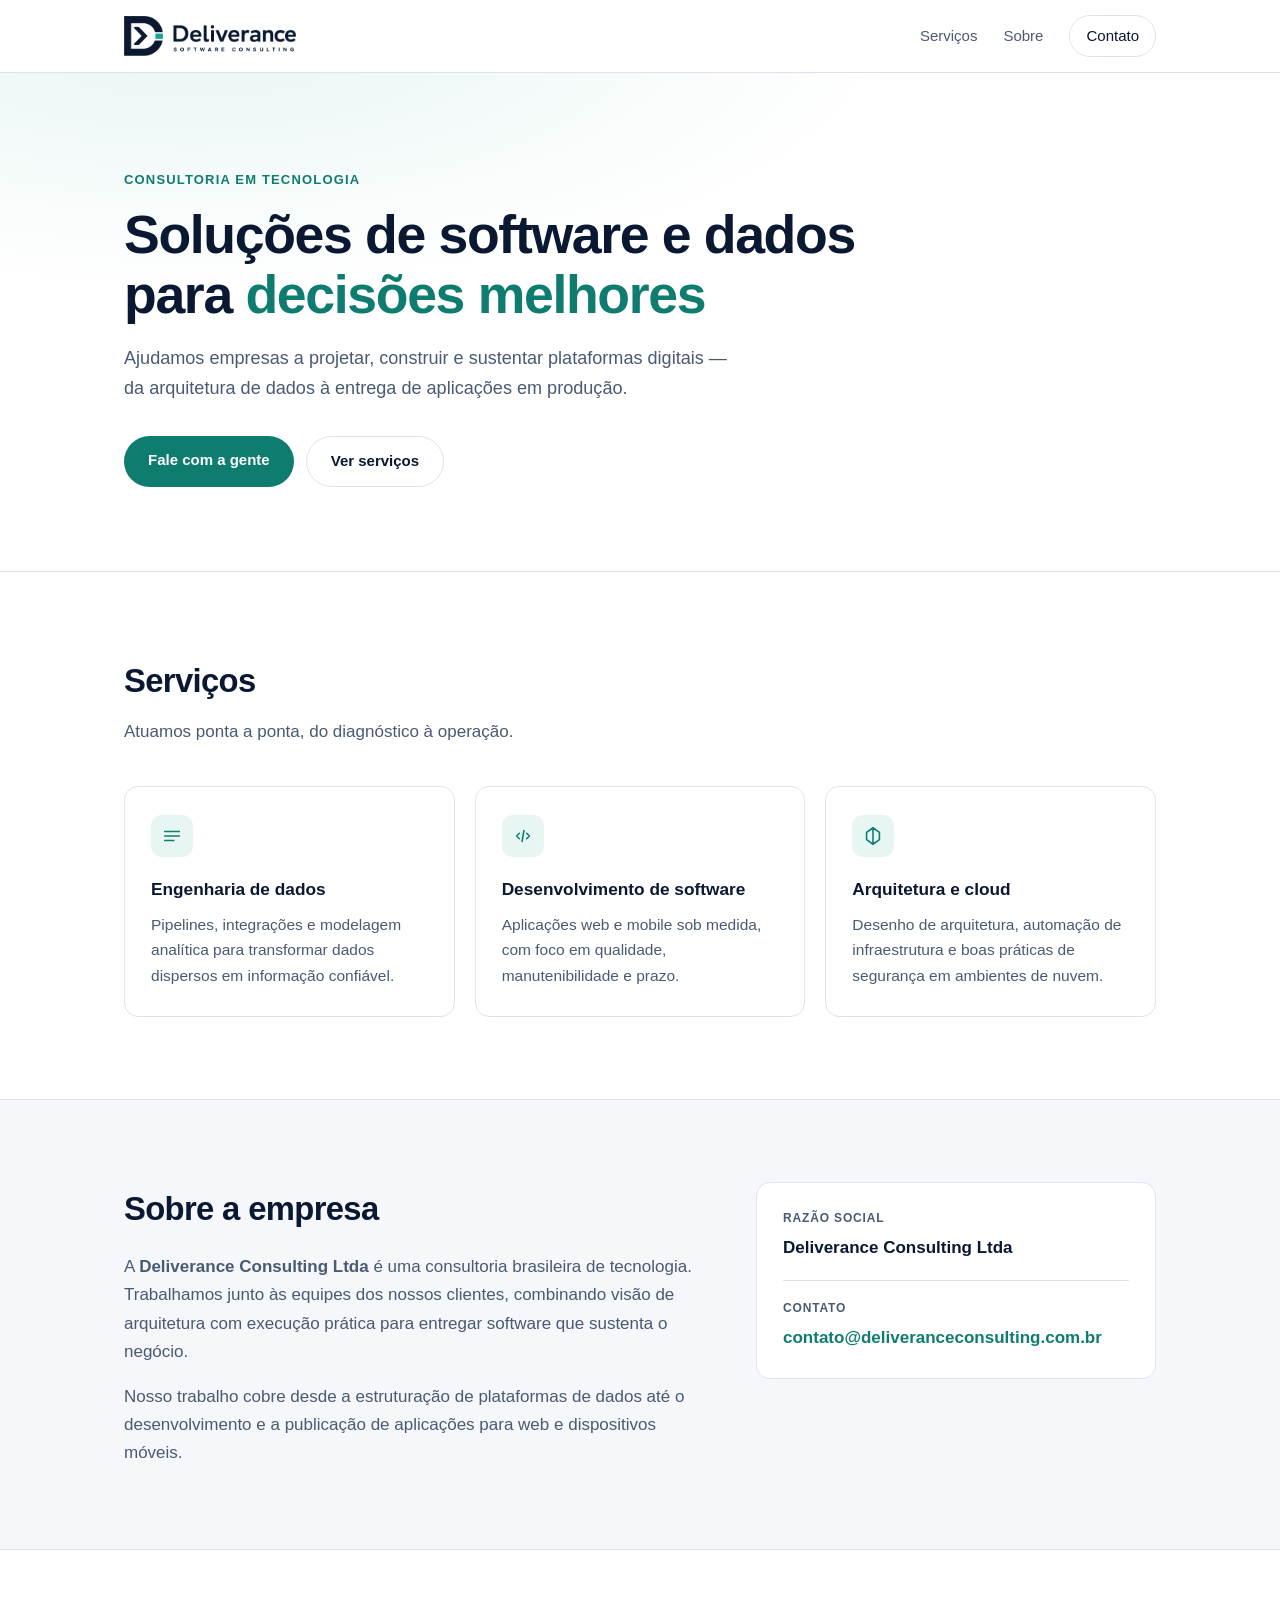
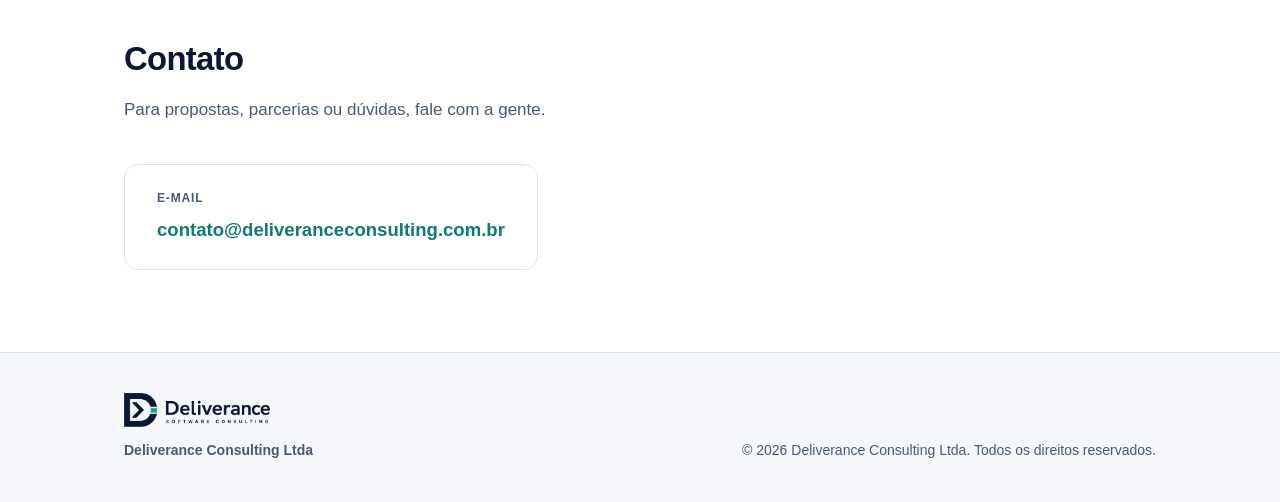
==== index.html @ 6e4a3b61 "Site institucional da Deliverance Consulting Página estática com a identidade visual da empresa.  Co" ====
<!DOCTYPE html>
<html lang="pt-BR">
  <head>
    <meta charset="UTF-8" />
    <meta name="viewport" content="width=device-width, initial-scale=1.0" />
    <title>Deliverance Consulting — Consultoria em Tecnologia e Dados</title>
    <meta
      name="description"
      content="Deliverance Consulting Ltda — consultoria em tecnologia, engenharia de dados e desenvolvimento de software."
    />
    <link rel="stylesheet" href="styles.css" />
    <link rel="icon" type="image/png" href="assets/favicon.png" />
    <link rel="apple-touch-icon" href="assets/apple-touch-icon.png" />
    <meta name="theme-color" content="#0a1832" />

    <meta property="og:type" content="website" />
    <meta property="og:site_name" content="Deliverance Software Consulting" />
    <meta
      property="og:title"
      content="Deliverance Consulting — Consultoria em Tecnologia e Dados"
    />
    <meta
      property="og:description"
      content="Consultoria em tecnologia, engenharia de dados e desenvolvimento de software."
    />
    <meta property="og:url" content="https://deliveranceconsulting.com.br/" />
    <meta
      property="og:image"
      content="https://deliveranceconsulting.com.br/assets/og-image.png"
    />
    <meta name="twitter:card" content="summary_large_image" />
  </head>
  <body>
    <header class="site-header">
      <div class="container header-inner">
        <a class="brand" href="#top" aria-label="Deliverance Software Consulting — início">
          <img
            class="brand-logo"
            src="assets/logo-lockup.png"
            alt="Deliverance Software Consulting"
            width="931"
            height="217"
          />
        </a>
        <nav class="nav">
          <a href="#servicos">Serviços</a>
          <a href="#sobre">Sobre</a>
          <a href="#contato" class="nav-cta">Contato</a>
        </nav>
      </div>
    </header>

    <main id="top">
      <section class="hero">
        <div class="container hero-inner">
          <p class="eyebrow">Consultoria em tecnologia</p>
          <h1>
            Soluções de software e dados para
            <span class="highlight">decisões melhores</span>
          </h1>
          <p class="lead">
            Ajudamos empresas a projetar, construir e sustentar plataformas
            digitais — da arquitetura de dados à entrega de aplicações em
            produção.
          </p>
          <div class="hero-actions">
            <a class="btn btn-primary" href="#contato">Fale com a gente</a>
            <a class="btn btn-ghost" href="#servicos">Ver serviços</a>
          </div>
        </div>
      </section>

      <section id="servicos" class="section">
        <div class="container">
          <h2 class="section-title">Serviços</h2>
          <p class="section-sub">
            Atuamos ponta a ponta, do diagnóstico à operação.
          </p>

          <div class="cards">
            <article class="card">
              <div class="card-icon" aria-hidden="true">
                <svg viewBox="0 0 24 24" fill="none" stroke="currentColor" stroke-width="1.7">
                  <path d="M4 7h16M4 12h16M4 17h10" stroke-linecap="round" />
                </svg>
              </div>
              <h3>Engenharia de dados</h3>
              <p>
                Pipelines, integrações e modelagem analítica para transformar
                dados dispersos em informação confiável.
              </p>
            </article>

            <article class="card">
              <div class="card-icon" aria-hidden="true">
                <svg viewBox="0 0 24 24" fill="none" stroke="currentColor" stroke-width="1.7">
                  <path d="M8 9l-3 3 3 3M16 9l3 3-3 3M13 6l-2 12" stroke-linecap="round" stroke-linejoin="round" />
                </svg>
              </div>
              <h3>Desenvolvimento de software</h3>
              <p>
                Aplicações web e mobile sob medida, com foco em qualidade,
                manutenibilidade e prazo.
              </p>
            </article>

            <article class="card">
              <div class="card-icon" aria-hidden="true">
                <svg viewBox="0 0 24 24" fill="none" stroke="currentColor" stroke-width="1.7">
                  <path d="M12 3v18M5 8l7-5 7 5v8l-7 5-7-5V8z" stroke-linecap="round" stroke-linejoin="round" />
                </svg>
              </div>
              <h3>Arquitetura e cloud</h3>
              <p>
                Desenho de arquitetura, automação de infraestrutura e boas
                práticas de segurança em ambientes de nuvem.
              </p>
            </article>
          </div>
        </div>
      </section>

      <section id="sobre" class="section section-alt">
        <div class="container about">
          <div class="about-text">
            <h2 class="section-title">Sobre a empresa</h2>
            <p>
              A <strong>Deliverance Consulting Ltda</strong> é uma consultoria
              brasileira de tecnologia. Trabalhamos junto às equipes dos nossos
              clientes, combinando visão de arquitetura com execução prática
              para entregar software que sustenta o negócio.
            </p>
            <p>
              Nosso trabalho cobre desde a estruturação de plataformas de dados
              até o desenvolvimento e a publicação de aplicações para web e
              dispositivos móveis.
            </p>
          </div>
          <ul class="facts">
            <li>
              <span class="fact-label">Razão social</span>
              <span class="fact-value">Deliverance Consulting Ltda</span>
            </li>
            <li>
              <span class="fact-label">Contato</span>
              <span class="fact-value">
                <a href="mailto:contato@deliveranceconsulting.com.br"
                  >contato@<wbr />deliveranceconsulting.com.br</a
                >
              </span>
            </li>
          </ul>
        </div>
      </section>

      <section id="contato" class="section">
        <div class="container contact">
          <h2 class="section-title">Contato</h2>
          <p class="section-sub">
            Para propostas, parcerias ou dúvidas, fale com a gente.
          </p>
          <a
            class="contact-card"
            href="mailto:contato@deliveranceconsulting.com.br"
          >
            <span class="contact-label">E-mail</span>
            <span class="contact-email"
              >contato@<wbr />deliveranceconsulting.com.br</span
            >
          </a>
        </div>
      </section>
    </main>

    <footer class="site-footer">
      <div class="container footer-inner">
        <div class="footer-brand">
          <img
            class="footer-logo"
            src="assets/logo-lockup.png"
            alt="Deliverance Software Consulting"
            width="931"
            height="217"
          />
          <p class="footer-legal"><strong>Deliverance Consulting Ltda</strong></p>
        </div>
        <p class="footer-copy">
          &copy; <span id="year">2026</span> Deliverance Consulting Ltda. Todos
          os direitos reservados.
        </p>
      </div>
    </footer>

    <script>
      document.getElementById("year").textContent = new Date().getFullYear();
    </script>
  </body>
</html>
---- styles.css ----
:root {
  /* Cores da marca, extraídas do logo */
  --navy: #0a1832;
  --brand-teal: #15a393;

  --ink: #0a1832;
  --ink-soft: #4a5a72;
  --line: #dde3ec;
  --bg: #ffffff;
  --bg-alt: #f5f7fa;

  /* teal da marca só atinge 3.1:1 sobre branco, insuficiente para texto */
  --accent: #0e7d70;
  --accent-dark: #0a6155;
  --accent-wash: #e7f5f3;
  --radius: 14px;
  --maxw: 1080px;
}

*,
*::before,
*::after {
  box-sizing: border-box;
}

html {
  scroll-behavior: smooth;
}

body {
  margin: 0;
  background: var(--bg);
  color: var(--ink);
  font-family: -apple-system, BlinkMacSystemFont, "Segoe UI", Roboto,
    "Helvetica Neue", Arial, sans-serif;
  font-size: 17px;
  line-height: 1.65;
  -webkit-font-smoothing: antialiased;
}

::selection {
  background: var(--brand-teal);
  color: #fff;
}

.container {
  width: 100%;
  max-width: var(--maxw);
  margin: 0 auto;
  padding: 0 24px;
}

/* Header */

.site-header {
  position: sticky;
  top: 0;
  z-index: 10;
  background: rgba(255, 255, 255, 0.88);
  backdrop-filter: saturate(180%) blur(12px);
  border-bottom: 1px solid var(--line);
}

.header-inner {
  display: flex;
  align-items: center;
  justify-content: space-between;
  min-height: 72px;
  gap: 16px;
}

.brand {
  display: inline-flex;
  align-items: center;
  text-decoration: none;
}

.brand-logo {
  display: block;
  width: auto;
  height: 40px;
}

.nav {
  display: flex;
  align-items: center;
  gap: 26px;
}

.nav a {
  color: var(--ink-soft);
  text-decoration: none;
  font-size: 15px;
  font-weight: 500;
}

.nav a:hover {
  color: var(--accent);
}

.nav-cta {
  padding: 8px 16px;
  border: 1px solid var(--line);
  border-radius: 999px;
  color: var(--ink) !important;
}

.nav-cta:hover {
  border-color: var(--accent);
  background: var(--accent-wash);
}

/* Hero */

.hero {
  padding: 96px 0 84px;
  background:
    radial-gradient(
      1000px 380px at 15% -10%,
      var(--accent-wash) 0%,
      transparent 70%
    ),
    var(--bg);
  border-bottom: 1px solid var(--line);
}

/* limita a medida do texto sem tirar o hero da calha das outras seções */
.hero-inner > * {
  max-width: 760px;
}

.eyebrow {
  margin: 0 0 14px;
  color: var(--accent);
  font-size: 13px;
  font-weight: 650;
  letter-spacing: 0.09em;
  text-transform: uppercase;
}

h1 {
  margin: 0 0 20px;
  font-size: clamp(2.1rem, 5.2vw, 3.35rem);
  line-height: 1.12;
  letter-spacing: -0.025em;
  font-weight: 700;
}

.highlight {
  color: var(--accent);
}

.lead {
  margin: 0;
  max-width: 60ch;
  font-size: 1.13rem;
  color: var(--ink-soft);
}

.hero-actions {
  display: flex;
  flex-wrap: wrap;
  gap: 12px;
  margin-top: 32px;
}

.btn {
  display: inline-block;
  padding: 12px 24px;
  border-radius: 999px;
  font-size: 15px;
  font-weight: 600;
  text-decoration: none;
  transition: background 0.15s ease, border-color 0.15s ease;
}

.btn-primary {
  background: var(--accent);
  color: #fff;
}

.btn-primary:hover {
  background: var(--accent-dark);
}

.btn-ghost {
  border: 1px solid var(--line);
  color: var(--ink);
}

.btn-ghost:hover {
  border-color: var(--accent);
  background: var(--accent-wash);
}

/* Sections */

.section {
  padding: 82px 0;
}

.section-alt {
  background: var(--bg-alt);
  border-top: 1px solid var(--line);
  border-bottom: 1px solid var(--line);
}

.section-title {
  margin: 0 0 10px;
  font-size: clamp(1.55rem, 3.2vw, 2.05rem);
  letter-spacing: -0.02em;
  font-weight: 680;
}

.section-sub {
  margin: 0 0 40px;
  color: var(--ink-soft);
}

/* Cards */

.cards {
  display: grid;
  grid-template-columns: repeat(auto-fit, minmax(268px, 1fr));
  gap: 20px;
}

.card {
  padding: 28px 26px;
  background: var(--bg);
  border: 1px solid var(--line);
  border-radius: var(--radius);
  transition: border-color 0.15s ease, transform 0.15s ease;
}

.card:hover {
  border-color: var(--accent);
  transform: translateY(-2px);
}

.card-icon {
  display: grid;
  place-items: center;
  width: 42px;
  height: 42px;
  margin-bottom: 18px;
  border-radius: 11px;
  background: var(--accent-wash);
  color: var(--accent);
}

.card-icon svg {
  width: 22px;
  height: 22px;
}

.card h3 {
  margin: 0 0 8px;
  font-size: 1.08rem;
  font-weight: 650;
}

.card p {
  margin: 0;
  color: var(--ink-soft);
  font-size: 0.97rem;
}

/* About */

.about {
  display: grid;
  grid-template-columns: 1.45fr 1fr;
  gap: 52px;
  align-items: start;
}

.about-text p {
  color: var(--ink-soft);
}

.about-text p:last-child {
  margin-bottom: 0;
}

.facts {
  margin: 0;
  padding: 26px;
  list-style: none;
  background: var(--bg);
  border: 1px solid var(--line);
  border-radius: var(--radius);
}

.facts li + li {
  margin-top: 18px;
  padding-top: 18px;
  border-top: 1px solid var(--line);
}

.fact-label,
.contact-label {
  display: block;
  color: var(--ink-soft);
  font-size: 12px;
  font-weight: 650;
  letter-spacing: 0.07em;
  text-transform: uppercase;
}

.fact-value {
  display: block;
  margin-top: 5px;
  font-weight: 550;
}

.fact-value a {
  color: var(--accent);
  text-decoration: none;
}

.fact-value a:hover {
  text-decoration: underline;
}

/* Contact */

.contact-card {
  display: inline-block;
  padding: 24px 32px;
  border: 1px solid var(--line);
  border-radius: var(--radius);
  text-decoration: none;
  color: var(--ink);
  transition: border-color 0.15s ease, background 0.15s ease;
}

.contact-card:hover {
  border-color: var(--accent);
  background: var(--accent-wash);
}

/* Sem overflow-wrap: o único ponto de quebra é o <wbr> depois do "@", o que
   mantém o domínio inteiro em vez de cortá-lo no meio. Em troca, o domínio
   precisa caber na largura do cartão — daí o corpo menor no mobile. */
.contact-email {
  display: block;
  margin-top: 6px;
  font-size: 1.16rem;
  font-weight: 600;
  color: var(--accent);
}

/* Footer */

.site-footer {
  padding: 40px 0;
  background: var(--bg-alt);
  border-top: 1px solid var(--line);
}

.footer-inner {
  display: flex;
  flex-wrap: wrap;
  gap: 18px;
  justify-content: space-between;
  align-items: flex-end;
}

.footer-logo {
  display: block;
  width: auto;
  height: 34px;
  margin-bottom: 12px;
}

.footer-legal,
.footer-copy {
  margin: 0;
  color: var(--ink-soft);
  font-size: 14px;
}

@media (max-width: 760px) {
  .about {
    grid-template-columns: 1fr;
    gap: 32px;
  }

  .nav {
    gap: 16px;
  }

  .nav a:not(.nav-cta) {
    display: none;
  }

  .hero {
    padding: 68px 0 60px;
  }

  .section {
    padding: 60px 0;
  }

  .facts,
  .contact-card {
    padding: 22px 20px;
  }

  .fact-value,
  .contact-email {
    font-size: 0.95rem;
  }
}
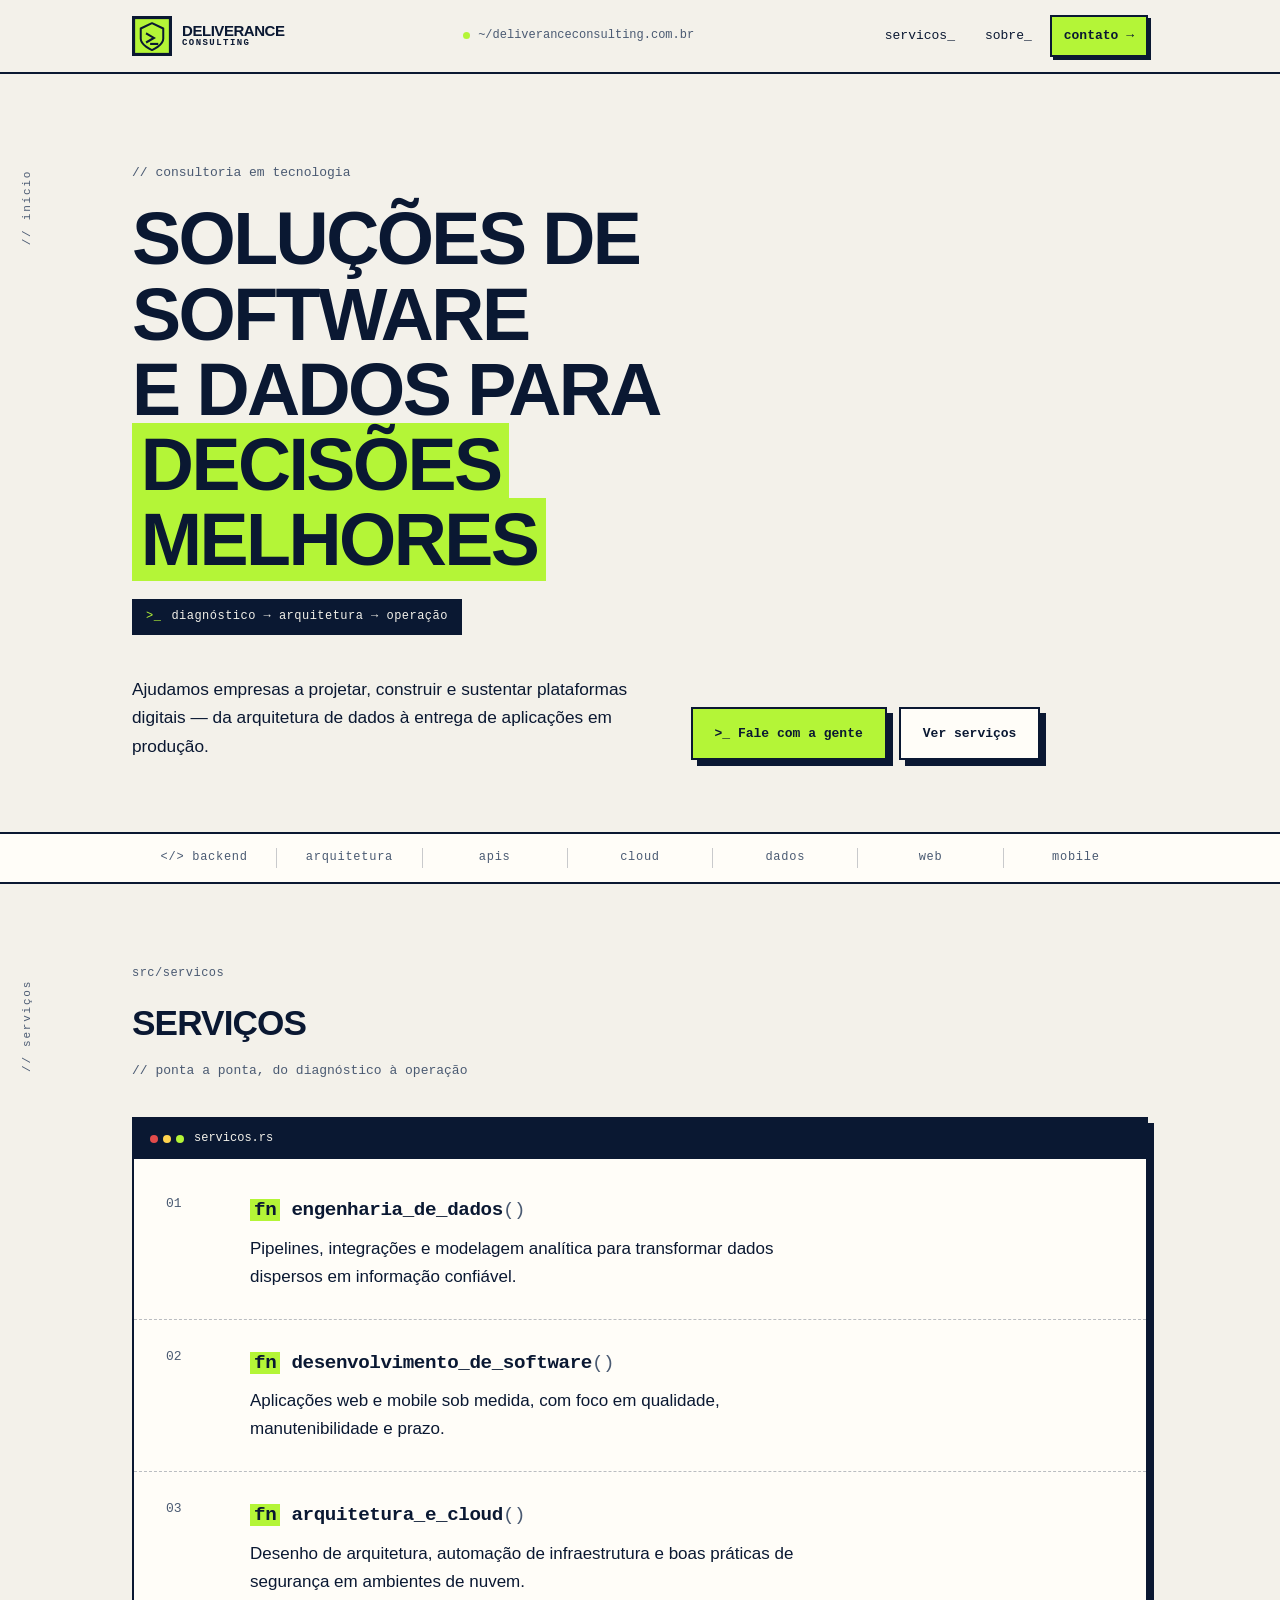
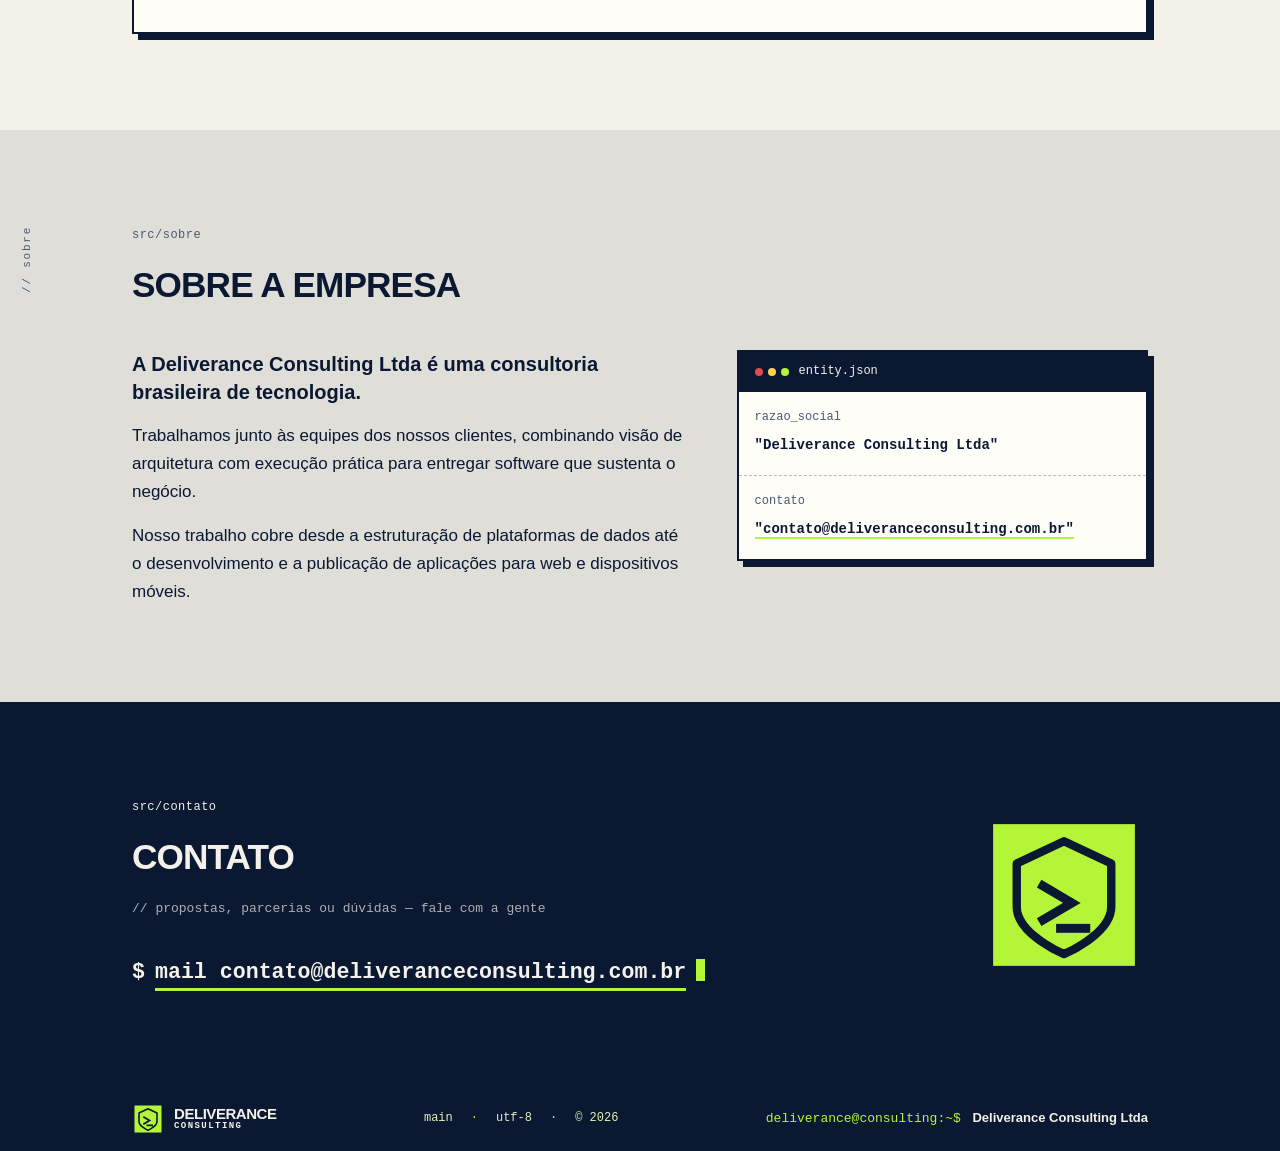
==== commit 64d7b2a5: "Redesenha o site em neo-brutalismo com identidade de editor. Troca o layout corporativo por calha ed" ====
--- a/index.html
+++ b/index.html
@@ -9,7 +9,7 @@
       content="Deliverance Consulting Ltda — consultoria em tecnologia, engenharia de dados e desenvolvimento de software."
     />
     <link rel="stylesheet" href="styles.css" />
-    <link rel="icon" type="image/png" href="assets/favicon.png" />
+    <link rel="icon" type="image/svg+xml" href="assets/logo-shield.svg" />
     <link rel="apple-touch-icon" href="assets/apple-touch-icon.png" />
     <meta name="theme-color" content="#0a1832" />
 
@@ -31,162 +31,231 @@
     <meta name="twitter:card" content="summary_large_image" />
   </head>
   <body>
-    <header class="site-header">
-      <div class="container header-inner">
-        <a class="brand" href="#top" aria-label="Deliverance Software Consulting — início">
+    <a class="skip-link" href="#top">Ir para o conteúdo</a>
+
+    <header class="titlebar">
+      <div class="container titlebar-inner">
+        <a
+          class="brand"
+          href="#top"
+          aria-label="Deliverance Consulting — início"
+        >
           <img
-            class="brand-logo"
-            src="assets/logo-lockup.png"
-            alt="Deliverance Software Consulting"
-            width="931"
-            height="217"
+            class="brand-mark"
+            src="assets/logo-shield.svg"
+            alt=""
+            width="64"
+            height="64"
           />
+          <span class="brand-type">
+            <strong>Deliverance</strong>
+            <small>Consulting</small>
+          </span>
         </a>
-        <nav class="nav">
-          <a href="#servicos">Serviços</a>
-          <a href="#sobre">Sobre</a>
-          <a href="#contato" class="nav-cta">Contato</a>
+        <p class="crumb" aria-hidden="true">
+          <span class="pulse"></span>
+          ~/deliveranceconsulting.com.br
+        </p>
+        <nav class="nav" aria-label="Navegação principal">
+          <a href="#servicos">servicos_</a>
+          <a href="#sobre">sobre_</a>
+          <a href="#contato" class="nav-cta">contato <span aria-hidden="true">→</span></a>
         </nav>
       </div>
     </header>
 
     <main id="top">
       <section class="hero">
-        <div class="container hero-inner">
-          <p class="eyebrow">Consultoria em tecnologia</p>
+        <p class="rail" aria-hidden="true">// início</p>
+        <div class="container">
+          <p class="comment">// consultoria em tecnologia</p>
           <h1>
-            Soluções de software e dados para
-            <span class="highlight">decisões melhores</span>
+            Soluções de software<br />
+            e dados para<br />
+            <span class="hl">decisões melhores</span>
           </h1>
-          <p class="lead">
-            Ajudamos empresas a projetar, construir e sustentar plataformas
-            digitais — da arquitetura de dados à entrega de aplicações em
-            produção.
+          <p class="chip">
+            <span aria-hidden="true">&gt;_</span>
+            diagnóstico → arquitetura → operação
           </p>
-          <div class="hero-actions">
-            <a class="btn btn-primary" href="#contato">Fale com a gente</a>
-            <a class="btn btn-ghost" href="#servicos">Ver serviços</a>
-          </div>
-        </div>
-      </section>
-
-      <section id="servicos" class="section">
+          <div class="hero-foot">
+            <p class="lead">
+              Ajudamos empresas a projetar, construir e sustentar plataformas
+              digitais — da arquitetura de dados à entrega de aplicações em
+              produção.
+            </p>
+            <div class="hero-actions">
+              <a class="btn btn-primary" href="#contato"
+                ><span aria-hidden="true">&gt;_</span> Fale com a gente</a
+              >
+              <a class="btn btn-ghost" href="#servicos">Ver serviços</a>
+            </div>
+          </div>
+        </div>
+      </section>
+
+      <aside class="caps" aria-label="Áreas de atuação">
+        <div class="container caps-inner">
+          <span>&lt;/&gt; backend</span>
+          <span>arquitetura</span>
+          <span>apis</span>
+          <span>cloud</span>
+          <span>dados</span>
+          <span>web</span>
+          <span>mobile</span>
+        </div>
+      </aside>
+
+      <section id="servicos" class="services">
+        <p class="rail" aria-hidden="true">// serviços</p>
         <div class="container">
-          <h2 class="section-title">Serviços</h2>
-          <p class="section-sub">
-            Atuamos ponta a ponta, do diagnóstico à operação.
-          </p>
-
-          <div class="cards">
-            <article class="card">
-              <div class="card-icon" aria-hidden="true">
-                <svg viewBox="0 0 24 24" fill="none" stroke="currentColor" stroke-width="1.7">
-                  <path d="M4 7h16M4 12h16M4 17h10" stroke-linecap="round" />
-                </svg>
-              </div>
-              <h3>Engenharia de dados</h3>
-              <p>
-                Pipelines, integrações e modelagem analítica para transformar
-                dados dispersos em informação confiável.
-              </p>
-            </article>
-
-            <article class="card">
-              <div class="card-icon" aria-hidden="true">
-                <svg viewBox="0 0 24 24" fill="none" stroke="currentColor" stroke-width="1.7">
-                  <path d="M8 9l-3 3 3 3M16 9l3 3-3 3M13 6l-2 12" stroke-linecap="round" stroke-linejoin="round" />
-                </svg>
-              </div>
-              <h3>Desenvolvimento de software</h3>
-              <p>
-                Aplicações web e mobile sob medida, com foco em qualidade,
-                manutenibilidade e prazo.
-              </p>
-            </article>
-
-            <article class="card">
-              <div class="card-icon" aria-hidden="true">
-                <svg viewBox="0 0 24 24" fill="none" stroke="currentColor" stroke-width="1.7">
-                  <path d="M12 3v18M5 8l7-5 7 5v8l-7 5-7-5V8z" stroke-linecap="round" stroke-linejoin="round" />
-                </svg>
-              </div>
-              <h3>Arquitetura e cloud</h3>
-              <p>
-                Desenho de arquitetura, automação de infraestrutura e boas
-                práticas de segurança em ambientes de nuvem.
-              </p>
-            </article>
-          </div>
-        </div>
-      </section>
-
-      <section id="sobre" class="section section-alt">
-        <div class="container about">
-          <div class="about-text">
-            <h2 class="section-title">Sobre a empresa</h2>
-            <p>
-              A <strong>Deliverance Consulting Ltda</strong> é uma consultoria
-              brasileira de tecnologia. Trabalhamos junto às equipes dos nossos
-              clientes, combinando visão de arquitetura com execução prática
-              para entregar software que sustenta o negócio.
-            </p>
-            <p>
-              Nosso trabalho cobre desde a estruturação de plataformas de dados
-              até o desenvolvimento e a publicação de aplicações para web e
-              dispositivos móveis.
-            </p>
-          </div>
-          <ul class="facts">
+          <header class="block-head">
+            <p class="file">src/servicos</p>
+            <h2>Serviços</h2>
+            <p class="comment">// ponta a ponta, do diagnóstico à operação</p>
+          </header>
+
+          <div class="window">
+            <div class="win-bar" aria-hidden="true">
+              <span class="dots"><i></i><i></i><i></i></span>
+              <span>servicos.rs</span>
+            </div>
+            <ol class="source">
             <li>
-              <span class="fact-label">Razão social</span>
-              <span class="fact-value">Deliverance Consulting Ltda</span>
+              <span class="ln" aria-hidden="true">01</span>
+              <div class="fn">
+                <h3>
+                  <span class="kw">fn</span> engenharia_de_dados<span class="paren">()</span>
+                </h3>
+                <p>
+                  Pipelines, integrações e modelagem analítica para transformar
+                  dados dispersos em informação confiável.
+                </p>
+              </div>
             </li>
             <li>
-              <span class="fact-label">Contato</span>
-              <span class="fact-value">
-                <a href="mailto:contato@deliveranceconsulting.com.br"
-                  >contato@<wbr />deliveranceconsulting.com.br</a
-                >
-              </span>
+              <span class="ln" aria-hidden="true">02</span>
+              <div class="fn">
+                <h3>
+                  <span class="kw">fn</span> desenvolvimento_de_software<span class="paren">()</span>
+                </h3>
+                <p>
+                  Aplicações web e mobile sob medida, com foco em qualidade,
+                  manutenibilidade e prazo.
+                </p>
+              </div>
             </li>
-          </ul>
-        </div>
-      </section>
-
-      <section id="contato" class="section">
-        <div class="container contact">
-          <h2 class="section-title">Contato</h2>
-          <p class="section-sub">
-            Para propostas, parcerias ou dúvidas, fale com a gente.
-          </p>
-          <a
-            class="contact-card"
-            href="mailto:contato@deliveranceconsulting.com.br"
-          >
-            <span class="contact-label">E-mail</span>
-            <span class="contact-email"
-              >contato@<wbr />deliveranceconsulting.com.br</span
-            >
-          </a>
+            <li>
+              <span class="ln" aria-hidden="true">03</span>
+              <div class="fn">
+                <h3>
+                  <span class="kw">fn</span> arquitetura_e_cloud<span class="paren">()</span>
+                </h3>
+                <p>
+                  Desenho de arquitetura, automação de infraestrutura e boas
+                  práticas de segurança em ambientes de nuvem.
+                </p>
+              </div>
+            </li>
+          </ol>
+          </div>
+        </div>
+      </section>
+
+      <section id="sobre" class="about-section">
+        <p class="rail" aria-hidden="true">// sobre</p>
+        <div class="container">
+          <header class="block-head">
+            <p class="file">src/sobre</p>
+            <h2>Sobre a empresa</h2>
+          </header>
+
+          <div class="about">
+            <div class="about-text">
+              <p class="about-open">
+                A <strong>Deliverance Consulting Ltda</strong> é uma consultoria
+                brasileira de tecnologia.
+              </p>
+              <p>
+                Trabalhamos junto às equipes dos nossos clientes, combinando
+                visão de arquitetura com execução prática para entregar software
+                que sustenta o negócio.
+              </p>
+              <p>
+                Nosso trabalho cobre desde a estruturação de plataformas de
+                dados até o desenvolvimento e a publicação de aplicações para
+                web e dispositivos móveis.
+              </p>
+            </div>
+
+            <dl class="spec">
+              <div class="spec-bar">
+                <span class="dots" aria-hidden="true"><i></i><i></i><i></i></span>
+                entity.json
+              </div>
+              <div class="spec-row">
+                <dt>razao_social</dt>
+                <dd>"Deliverance Consulting Ltda"</dd>
+              </div>
+              <div class="spec-row">
+                <dt>contato</dt>
+                <dd>
+                  <a href="mailto:contato@deliveranceconsulting.com.br"
+                    >"contato@<wbr />deliveranceconsulting.com.br"</a
+                  >
+                </dd>
+              </div>
+            </dl>
+          </div>
+        </div>
+      </section>
+
+      <section id="contato" class="contact">
+        <div class="container contact-grid">
+          <div class="contact-copy">
+            <p class="file">src/contato</p>
+            <h2>Contato</h2>
+            <p class="comment">
+              // propostas, parcerias ou dúvidas — fale com a gente
+            </p>
+            <p class="prompt">
+              <span class="prompt-prefix" aria-hidden="true">$</span>
+              <a href="mailto:contato@deliveranceconsulting.com.br"
+                >mail contato@<wbr />deliveranceconsulting.com.br</a
+              ><span class="caret" aria-hidden="true"></span>
+            </p>
+          </div>
+
+          <div class="contact-mark" aria-hidden="true">
+            <img src="assets/logo-shield.svg" alt="" width="64" height="64" />
+          </div>
         </div>
       </section>
     </main>
 
-    <footer class="site-footer">
-      <div class="container footer-inner">
-        <div class="footer-brand">
+    <footer class="statusbar">
+      <div class="container statusbar-inner">
+        <a class="brand brand-foot" href="#top">
           <img
-            class="footer-logo"
-            src="assets/logo-lockup.png"
-            alt="Deliverance Software Consulting"
-            width="931"
-            height="217"
+            class="brand-mark"
+            src="assets/logo-shield.svg"
+            alt=""
+            width="64"
+            height="64"
           />
-          <p class="footer-legal"><strong>Deliverance Consulting Ltda</strong></p>
-        </div>
-        <p class="footer-copy">
-          &copy; <span id="year">2026</span> Deliverance Consulting Ltda. Todos
-          os direitos reservados.
+          <span class="brand-type">
+            <strong>Deliverance</strong>
+            <small>Consulting</small>
+          </span>
+        </a>
+        <p class="status-meta">
+          <span>main</span>
+          <span>utf-8</span>
+          <span>© <span id="year">2026</span></span>
+        </p>
+        <p class="status-legal">
+          <span class="prompt-prefix">deliverance@consulting:~$</span>
+          Deliverance Consulting Ltda
         </p>
       </div>
     </footer>
--- a/styles.css
+++ b/styles.css
@@ -1,20 +1,25 @@
 :root {
-  /* Cores da marca, extraídas do logo */
   --navy: #0a1832;
-  --brand-teal: #15a393;
-
+  --lime: #b4f537;
+  --yellow: #ffd34e;
+  --paper: #f3f1ea;
+  --paper-alt: #e8e6de;
+  --card: #fffdf8;
   --ink: #0a1832;
   --ink-soft: #4a5a72;
-  --line: #dde3ec;
-  --bg: #ffffff;
-  --bg-alt: #f5f7fa;
-
-  /* teal da marca só atinge 3.1:1 sobre branco, insuficiente para texto */
-  --accent: #0e7d70;
-  --accent-dark: #0a6155;
-  --accent-wash: #e7f5f3;
-  --radius: 14px;
+  /* Lima da prancha só passa como bloco. Texto sobre creme continua navy. */
+  --accent-text: #0a1832;
+
+  --border: 2px;
+  --shadow: 6px 6px 0 var(--ink);
+  --shadow-sm: 3px 3px 0 var(--ink);
   --maxw: 1080px;
+  --gutter: 32px;
+
+  --sans: -apple-system, BlinkMacSystemFont, "Segoe UI", Roboto, "Helvetica Neue",
+    Arial, sans-serif;
+  --mono: ui-monospace, SFMono-Regular, "SF Mono", Menlo, Consolas,
+    "Liberation Mono", monospace;
 }
 
 *,
@@ -27,368 +32,718 @@
   scroll-behavior: smooth;
 }
 
+@media (prefers-reduced-motion: reduce) {
+  html {
+    scroll-behavior: auto;
+  }
+
+  .caret,
+  .contact-mark svg,
+  .pulse {
+    animation: none;
+  }
+}
+
 body {
   margin: 0;
-  background: var(--bg);
-  color: var(--ink);
-  font-family: -apple-system, BlinkMacSystemFont, "Segoe UI", Roboto,
-    "Helvetica Neue", Arial, sans-serif;
+  background-color: var(--paper);
+  background-image: radial-gradient(var(--ink) 0.7px, transparent 0.7px);
+  background-size: 22px 22px;
+  background-position: 0 0;
+  color: var(--ink);
+  font-family: var(--sans);
   font-size: 17px;
   line-height: 1.65;
   -webkit-font-smoothing: antialiased;
 }
 
 ::selection {
-  background: var(--brand-teal);
-  color: #fff;
+  background: var(--yellow);
+  color: var(--ink);
+}
+
+a:focus-visible {
+  outline: var(--border) solid var(--ink);
+  outline-offset: 3px;
+}
+
+.skip-link {
+  position: absolute;
+  left: -9999px;
+  top: 0;
+  z-index: 100;
+  padding: 12px 18px;
+  background: var(--yellow);
+  border: var(--border) solid var(--ink);
+  color: var(--ink);
+  font-weight: 800;
+  text-decoration: none;
+}
+
+.skip-link:focus {
+  left: 12px;
+  top: 12px;
 }
 
 .container {
   width: 100%;
   max-width: var(--maxw);
   margin: 0 auto;
-  padding: 0 24px;
-}
-
-/* Header */
-
-.site-header {
+  padding: 0 var(--gutter);
+}
+
+.comment,
+.file,
+.crumb,
+.ln,
+.kw,
+.paren,
+.prompt-prefix,
+.status-meta,
+.spec-bar,
+.spec dt,
+.nav a,
+.chip,
+.caps,
+.rail,
+.win-bar {
+  font-family: var(--mono);
+}
+
+.comment {
+  margin: 0 0 18px;
+  color: var(--ink-soft);
+  font-size: 13px;
+  font-weight: 500;
+}
+
+.file {
+  margin: 0 0 10px;
+  color: var(--ink-soft);
+  font-size: 12px;
+  letter-spacing: 0.04em;
+}
+
+/* Titlebar */
+
+.titlebar {
   position: sticky;
   top: 0;
   z-index: 10;
-  background: rgba(255, 255, 255, 0.88);
-  backdrop-filter: saturate(180%) blur(12px);
-  border-bottom: 1px solid var(--line);
-}
-
-.header-inner {
-  display: flex;
-  align-items: center;
-  justify-content: space-between;
+  background: var(--paper);
+  border-bottom: var(--border) solid var(--ink);
+}
+
+.titlebar-inner {
+  display: grid;
+  grid-template-columns: auto 1fr auto;
+  align-items: center;
+  gap: 20px;
   min-height: 72px;
-  gap: 16px;
 }
 
 .brand {
   display: inline-flex;
   align-items: center;
+  gap: 10px;
   text-decoration: none;
-}
-
-.brand-logo {
+  color: var(--ink);
+}
+
+.brand-mark {
   display: block;
-  width: auto;
+  width: 40px;
   height: 40px;
+  flex: none;
+}
+
+.brand-type {
+  display: flex;
+  flex-direction: column;
+  line-height: 1.05;
+}
+
+.brand-type strong {
+  font-size: 15px;
+  font-weight: 900;
+  letter-spacing: -0.03em;
+  text-transform: uppercase;
+}
+
+.brand-type small {
+  font-family: var(--mono);
+  font-size: 9px;
+  font-weight: 600;
+  letter-spacing: 0.16em;
+  text-transform: uppercase;
+}
+
+.brand-foot {
+  color: var(--paper);
+}
+
+.brand-foot .brand-mark {
+  width: 32px;
+  height: 32px;
+}
+
+.crumb {
+  display: flex;
+  align-items: center;
+  gap: 8px;
+  margin: 0;
+  color: var(--ink-soft);
+  font-size: 12px;
+  justify-self: center;
+}
+
+.pulse {
+  width: 7px;
+  height: 7px;
+  border-radius: 50%;
+  background: var(--lime);
+  box-shadow: 0 0 0 0 color-mix(in srgb, var(--lime) 70%, transparent);
+  animation: pulse 2.2s ease-out infinite;
+}
+
+@keyframes pulse {
+  70% {
+    box-shadow: 0 0 0 8px transparent;
+  }
 }
 
 .nav {
   display: flex;
   align-items: center;
-  gap: 26px;
+  gap: 6px;
 }
 
 .nav a {
-  color: var(--ink-soft);
+  padding: 8px 12px;
+  color: var(--ink);
   text-decoration: none;
-  font-size: 15px;
+  font-size: 13px;
+}
+
+.nav a:hover {
+  background: var(--yellow);
+}
+
+.nav-cta {
+  background: var(--lime);
+  border: var(--border) solid var(--ink);
+  box-shadow: var(--shadow-sm);
+  font-weight: 700;
+}
+
+.nav-cta:hover {
+  background: var(--yellow);
+  transform: translate(2px, 2px);
+  box-shadow: 1px 1px 0 var(--ink);
+}
+
+/* Hero — uma calha, sem imagem ao lado */
+
+.hero,
+.services,
+.about-section {
+  position: relative;
+}
+
+.rail {
+  display: none;
+}
+
+@media (min-width: 1280px) {
+  .rail {
+    display: block;
+    position: absolute;
+    left: 18px;
+    top: 96px;
+    margin: 0;
+    color: var(--ink-soft);
+    font-size: 11px;
+    letter-spacing: 0.16em;
+    text-transform: lowercase;
+    writing-mode: vertical-rl;
+    transform: rotate(180deg);
+    pointer-events: none;
+  }
+}
+
+.hero {
+  padding: 88px 0 72px;
+}
+
+.hero h1 {
+  margin: 0 0 22px;
+  max-width: 16ch;
+  font-size: clamp(2.4rem, 6.4vw, 4.6rem);
+  font-weight: 900;
+  line-height: 1.02;
+  letter-spacing: -0.035em;
+  text-transform: uppercase;
+}
+
+.hl {
+  display: inline;
+  padding: 0 0.12em;
+  background: var(--lime);
+  box-decoration-break: clone;
+  -webkit-box-decoration-break: clone;
+}
+
+.chip {
+  display: inline-flex;
+  align-items: center;
+  gap: 10px;
+  margin: 0 0 40px;
+  padding: 8px 14px;
+  background: var(--ink);
+  color: var(--paper);
+  font-size: 12px;
+  letter-spacing: 0.04em;
+}
+
+.chip span {
+  color: var(--lime);
+}
+
+.hero-foot {
+  display: grid;
+  grid-template-columns: minmax(0, 54ch) auto;
+  gap: 32px 48px;
+  align-items: end;
+}
+
+.lead {
+  margin: 0;
+  font-size: 1.08rem;
   font-weight: 500;
-}
-
-.nav a:hover {
-  color: var(--accent);
-}
-
-.nav-cta {
-  padding: 8px 16px;
-  border: 1px solid var(--line);
-  border-radius: 999px;
-  color: var(--ink) !important;
-}
-
-.nav-cta:hover {
-  border-color: var(--accent);
-  background: var(--accent-wash);
-}
-
-/* Hero */
-
-.hero {
-  padding: 96px 0 84px;
-  background:
-    radial-gradient(
-      1000px 380px at 15% -10%,
-      var(--accent-wash) 0%,
-      transparent 70%
-    ),
-    var(--bg);
-  border-bottom: 1px solid var(--line);
-}
-
-/* limita a medida do texto sem tirar o hero da calha das outras seções */
-.hero-inner > * {
-  max-width: 760px;
-}
-
-.eyebrow {
-  margin: 0 0 14px;
-  color: var(--accent);
-  font-size: 13px;
-  font-weight: 650;
-  letter-spacing: 0.09em;
-  text-transform: uppercase;
-}
-
-h1 {
-  margin: 0 0 20px;
-  font-size: clamp(2.1rem, 5.2vw, 3.35rem);
-  line-height: 1.12;
-  letter-spacing: -0.025em;
-  font-weight: 700;
-}
-
-.highlight {
-  color: var(--accent);
-}
-
-.lead {
-  margin: 0;
-  max-width: 60ch;
-  font-size: 1.13rem;
-  color: var(--ink-soft);
 }
 
 .hero-actions {
   display: flex;
   flex-wrap: wrap;
   gap: 12px;
-  margin-top: 32px;
 }
 
 .btn {
   display: inline-block;
-  padding: 12px 24px;
-  border-radius: 999px;
-  font-size: 15px;
-  font-weight: 600;
+  padding: 14px 22px;
+  border: var(--border) solid var(--ink);
+  box-shadow: var(--shadow);
+  color: var(--ink);
+  font-family: var(--mono);
+  font-size: 13px;
+  font-weight: 700;
   text-decoration: none;
-  transition: background 0.15s ease, border-color 0.15s ease;
+  transition: transform 0.1s ease, box-shadow 0.1s ease, background 0.1s ease;
+}
+
+.btn:hover {
+  transform: translate(3px, 3px);
+  box-shadow: 3px 3px 0 var(--ink);
+  background: var(--yellow);
 }
 
 .btn-primary {
-  background: var(--accent);
-  color: #fff;
-}
-
-.btn-primary:hover {
-  background: var(--accent-dark);
+  background: var(--lime);
 }
 
 .btn-ghost {
-  border: 1px solid var(--line);
-  color: var(--ink);
-}
-
-.btn-ghost:hover {
-  border-color: var(--accent);
-  background: var(--accent-wash);
-}
-
-/* Sections */
-
-.section {
-  padding: 82px 0;
-}
-
-.section-alt {
-  background: var(--bg-alt);
-  border-top: 1px solid var(--line);
-  border-bottom: 1px solid var(--line);
-}
-
-.section-title {
-  margin: 0 0 10px;
-  font-size: clamp(1.55rem, 3.2vw, 2.05rem);
+  background: var(--card);
+}
+
+/* Faixa de capacidades — estática, sem ticker */
+
+.caps {
+  border-top: var(--border) solid var(--ink);
+  border-bottom: var(--border) solid var(--ink);
+  background: var(--card);
+}
+
+.caps-inner {
+  display: flex;
+  align-items: center;
+  padding-block: 14px;
+}
+
+.caps-inner span {
+  flex: 1;
+  padding: 0 8px;
+  color: var(--ink-soft);
+  font-size: 12px;
+  letter-spacing: 0.06em;
+  text-align: center;
+}
+
+.caps-inner span + span {
+  border-left: 1px solid color-mix(in srgb, var(--ink) 22%, transparent);
+}
+
+/* Serviços como arquivo-fonte */
+
+.services {
+  padding: 80px 0 96px;
+}
+
+.window {
+  margin-top: 36px;
+  background: var(--card);
+  border: var(--border) solid var(--ink);
+  box-shadow: var(--shadow);
+}
+
+.win-bar,
+.spec-bar {
+  display: flex;
+  align-items: center;
+  gap: 10px;
+}
+
+.win-bar {
+  padding: 10px 16px;
+  background: var(--ink);
+  color: var(--paper);
+  font-size: 12px;
+}
+
+.dots {
+  display: flex;
+  gap: 5px;
+}
+
+.dots i {
+  display: block;
+  width: 8px;
+  height: 8px;
+  border-radius: 50%;
+}
+
+.dots i:nth-child(1) {
+  background: #e24b4b;
+}
+
+.dots i:nth-child(2) {
+  background: var(--yellow);
+}
+
+.dots i:nth-child(3) {
+  background: var(--lime);
+}
+
+.block-head h2,
+.contact h2 {
+  margin: 0 0 8px;
+  font-size: clamp(1.6rem, 3vw, 2.2rem);
+  font-weight: 900;
+  letter-spacing: -0.025em;
+  text-transform: uppercase;
+}
+
+.source {
+  margin: 0;
+  padding: 8px 0;
+  list-style: none;
+}
+
+.source li {
+  display: grid;
+  grid-template-columns: 64px minmax(0, 1fr);
+  gap: 8px 20px;
+  padding: 28px var(--gutter);
+}
+
+.source li + li {
+  border-top: 1px dashed color-mix(in srgb, var(--ink) 28%, transparent);
+}
+
+.ln {
+  color: var(--ink-soft);
+  font-size: 13px;
+  line-height: 1.4;
+  user-select: none;
+}
+
+.fn h3 {
+  margin: 0 0 8px;
+  font-family: var(--mono);
+  font-size: clamp(1rem, 2vw, 1.2rem);
+  font-weight: 700;
   letter-spacing: -0.02em;
-  font-weight: 680;
-}
-
-.section-sub {
-  margin: 0 0 40px;
+}
+
+.kw {
+  color: var(--ink);
+  background: var(--lime);
+  padding: 0 4px;
+  font-weight: 700;
+}
+
+.paren {
   color: var(--ink-soft);
-}
-
-/* Cards */
-
-.cards {
-  display: grid;
-  grid-template-columns: repeat(auto-fit, minmax(268px, 1fr));
-  gap: 20px;
-}
-
-.card {
-  padding: 28px 26px;
-  background: var(--bg);
-  border: 1px solid var(--line);
-  border-radius: var(--radius);
-  transition: border-color 0.15s ease, transform 0.15s ease;
-}
-
-.card:hover {
-  border-color: var(--accent);
-  transform: translateY(-2px);
-}
-
-.card-icon {
-  display: grid;
-  place-items: center;
-  width: 42px;
-  height: 42px;
-  margin-bottom: 18px;
-  border-radius: 11px;
-  background: var(--accent-wash);
-  color: var(--accent);
-}
-
-.card-icon svg {
-  width: 22px;
-  height: 22px;
-}
-
-.card h3 {
-  margin: 0 0 8px;
-  font-size: 1.08rem;
-  font-weight: 650;
-}
-
-.card p {
-  margin: 0;
-  color: var(--ink-soft);
-  font-size: 0.97rem;
-}
-
-/* About */
+  font-weight: 500;
+}
+
+.fn p {
+  margin: 0;
+  max-width: 62ch;
+  font-weight: 500;
+}
+
+/* Sobre */
+
+.about-section {
+  padding: 96px 0;
+  background: color-mix(in srgb, var(--paper-alt) 88%, var(--ink) 4%);
+}
 
 .about {
   display: grid;
-  grid-template-columns: 1.45fr 1fr;
-  gap: 52px;
+  grid-template-columns: minmax(0, 1.15fr) minmax(260px, 0.85fr);
+  gap: 48px;
   align-items: start;
+  margin-top: 36px;
 }
 
 .about-text p {
-  color: var(--ink-soft);
+  margin: 0 0 16px;
+  font-weight: 500;
 }
 
 .about-text p:last-child {
   margin-bottom: 0;
 }
 
-.facts {
-  margin: 0;
-  padding: 26px;
-  list-style: none;
-  background: var(--bg);
-  border: 1px solid var(--line);
-  border-radius: var(--radius);
-}
-
-.facts li + li {
-  margin-top: 18px;
-  padding-top: 18px;
-  border-top: 1px solid var(--line);
-}
-
-.fact-label,
-.contact-label {
-  display: block;
+.about-open {
+  font-size: 1.25rem;
+  font-weight: 700 !important;
+  line-height: 1.4;
+}
+
+.spec {
+  margin: 0;
+  background: var(--card);
+  border: var(--border) solid var(--ink);
+  box-shadow: var(--shadow);
+}
+
+.spec-bar {
+  padding: 10px 16px;
+  background: var(--ink);
+  color: var(--paper);
+  font-size: 12px;
+}
+
+.spec-row {
+  padding: 16px 16px 18px;
+}
+
+.spec-row + .spec-row {
+  border-top: 1px dashed color-mix(in srgb, var(--ink) 28%, transparent);
+}
+
+.spec dt {
+  margin: 0 0 6px;
   color: var(--ink-soft);
   font-size: 12px;
-  font-weight: 650;
-  letter-spacing: 0.07em;
-  text-transform: uppercase;
-}
-
-.fact-value {
+}
+
+.spec dd {
+  margin: 0;
+  font-family: var(--mono);
+  font-size: 14px;
+  font-weight: 600;
+  overflow-wrap: anywhere;
+}
+
+.spec dd a {
+  color: var(--ink);
+  text-decoration: none;
+  border-bottom: 2px solid var(--lime);
+}
+
+.spec dd a:hover {
+  background: var(--yellow);
+}
+
+/* Contato */
+
+.contact {
+  padding: 96px 0;
+  background: var(--ink);
+  color: var(--paper);
+}
+
+.contact-grid {
+  display: grid;
+  grid-template-columns: minmax(0, 1fr) 180px;
+  gap: 40px;
+  align-items: center;
+}
+
+.contact .file,
+.contact .comment,
+.contact h2,
+.contact .prompt-prefix,
+.contact .prompt a {
+  color: var(--paper);
+}
+
+.contact .comment {
+  opacity: 0.7;
+}
+
+.contact h2 {
+  margin-bottom: 12px;
+}
+
+.prompt {
+  display: flex;
+  flex-wrap: wrap;
+  align-items: baseline;
+  gap: 10px;
+  margin: 36px 0 0;
+  font-family: var(--mono);
+  font-size: clamp(1rem, 2.4vw, 1.35rem);
+  font-weight: 700;
+  line-height: 1.4;
+}
+
+.prompt-prefix {
+  color: var(--ink);
+}
+
+.prompt a {
+  color: var(--paper);
+  text-decoration: none;
+  border-bottom: 3px solid var(--lime);
+  overflow-wrap: anywhere;
+}
+
+.prompt a:hover {
+  background: var(--yellow);
+}
+
+.caret {
+  display: inline-block;
+  width: 0.65ch;
+  height: 1.05em;
+  background: var(--lime);
+  transform: translateY(3px);
+  animation: blink 1.1s steps(1) infinite;
+}
+
+@keyframes blink {
+  50% {
+    opacity: 0;
+  }
+}
+
+.contact-mark {
+  justify-self: end;
+  width: min(168px, 28vw);
+}
+
+.contact-mark img {
   display: block;
-  margin-top: 5px;
-  font-weight: 550;
-}
-
-.fact-value a {
-  color: var(--accent);
-  text-decoration: none;
-}
-
-.fact-value a:hover {
-  text-decoration: underline;
-}
-
-/* Contact */
-
-.contact-card {
-  display: inline-block;
-  padding: 24px 32px;
-  border: 1px solid var(--line);
-  border-radius: var(--radius);
-  text-decoration: none;
-  color: var(--ink);
-  transition: border-color 0.15s ease, background 0.15s ease;
-}
-
-.contact-card:hover {
-  border-color: var(--accent);
-  background: var(--accent-wash);
-}
-
-/* Sem overflow-wrap: o único ponto de quebra é o <wbr> depois do "@", o que
-   mantém o domínio inteiro em vez de cortá-lo no meio. Em troca, o domínio
-   precisa caber na largura do cartão — daí o corpo menor no mobile. */
-.contact-email {
-  display: block;
-  margin-top: 6px;
-  font-size: 1.16rem;
-  font-weight: 600;
-  color: var(--accent);
-}
-
-/* Footer */
-
-.site-footer {
-  padding: 40px 0;
-  background: var(--bg-alt);
-  border-top: 1px solid var(--line);
-}
-
-.footer-inner {
-  display: flex;
-  flex-wrap: wrap;
-  gap: 18px;
-  justify-content: space-between;
-  align-items: flex-end;
+  width: 100%;
+  height: auto;
+  animation: float 7s ease-in-out infinite;
+}
+
+@keyframes float {
+  50% {
+    transform: translateY(-8px);
+  }
+}
+
+/* Status bar */
+
+.statusbar {
+  background: var(--ink);
+  color: var(--paper);
+}
+
+.statusbar-inner {
+  display: grid;
+  grid-template-columns: auto 1fr auto;
+  align-items: center;
+  gap: 20px;
+  min-height: 64px;
+  padding-block: 16px;
 }
 
 .footer-logo {
   display: block;
   width: auto;
-  height: 34px;
-  margin-bottom: 12px;
-}
-
-.footer-legal,
-.footer-copy {
-  margin: 0;
-  color: var(--ink-soft);
-  font-size: 14px;
-}
-
-@media (max-width: 760px) {
-  .about {
+  height: 28px;
+}
+
+.status-meta {
+  display: flex;
+  flex-wrap: wrap;
+  gap: 8px 18px;
+  margin: 0;
+  justify-self: center;
+  font-size: 12px;
+  color: color-mix(in srgb, var(--paper) 70%, var(--lime));
+}
+
+.status-meta span + span::before {
+  content: "·";
+  margin-right: 18px;
+  color: var(--lime);
+}
+
+.status-legal {
+  margin: 0;
+  font-size: 13px;
+  font-weight: 600;
+}
+
+.status-legal .prompt-prefix {
+  margin-right: 8px;
+  color: var(--lime);
+  font-weight: 500;
+}
+
+/* Responsivo */
+
+@media (max-width: 900px) {
+  .titlebar-inner,
+  .statusbar-inner,
+  .hero-foot,
+  .about,
+  .contact-grid {
     grid-template-columns: 1fr;
-    gap: 32px;
-  }
-
-  .nav {
-    gap: 16px;
+  }
+
+  .crumb,
+  .status-meta,
+  .status-legal .prompt-prefix {
+    display: none;
+  }
+
+  .contact-mark {
+    display: none;
+  }
+}
+
+@media (max-width: 640px) {
+  :root {
+    --gutter: 20px;
+    --shadow: 4px 4px 0 var(--ink);
+  }
+
+  .brand-mark {
+    width: 34px;
+    height: 34px;
+  }
+
+  .brand-type strong {
+    font-size: 13px;
   }
 
   .nav a:not(.nav-cta) {
@@ -396,20 +751,35 @@
   }
 
   .hero {
-    padding: 68px 0 60px;
-  }
-
-  .section {
-    padding: 60px 0;
-  }
-
-  .facts,
-  .contact-card {
-    padding: 22px 20px;
-  }
-
-  .fact-value,
-  .contact-email {
-    font-size: 0.95rem;
-  }
-}
+    padding: 56px 0 64px;
+  }
+
+  .hero h1 {
+    max-width: none;
+  }
+
+  .services,
+  .about-section,
+  .contact {
+    padding-block: 56px;
+  }
+
+  .source li {
+    grid-template-columns: 36px minmax(0, 1fr);
+    padding: 22px 16px;
+  }
+
+  .caps-inner {
+    flex-wrap: wrap;
+    justify-content: center;
+    gap: 8px 0;
+  }
+
+  .caps-inner span {
+    flex: 0 0 50%;
+  }
+
+  .caps-inner span:nth-child(odd) {
+    border-left: 0;
+  }
+}
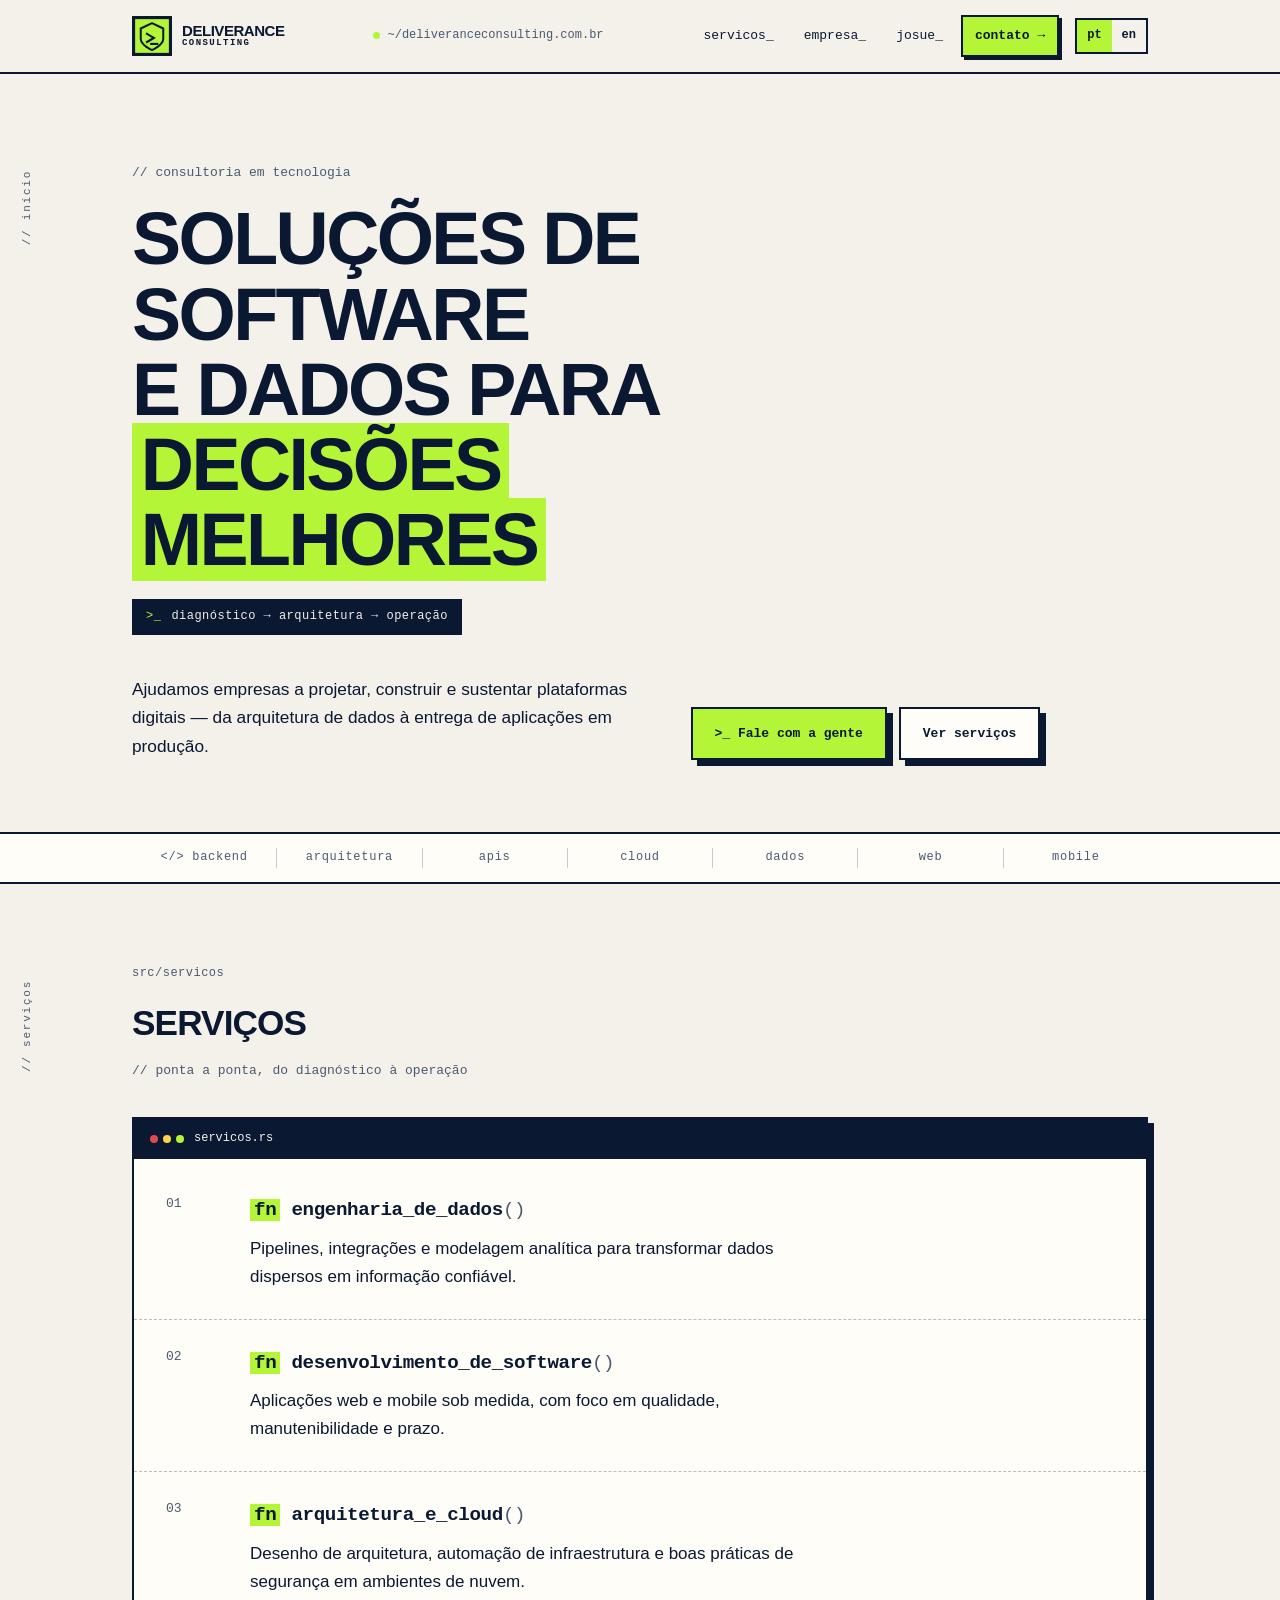
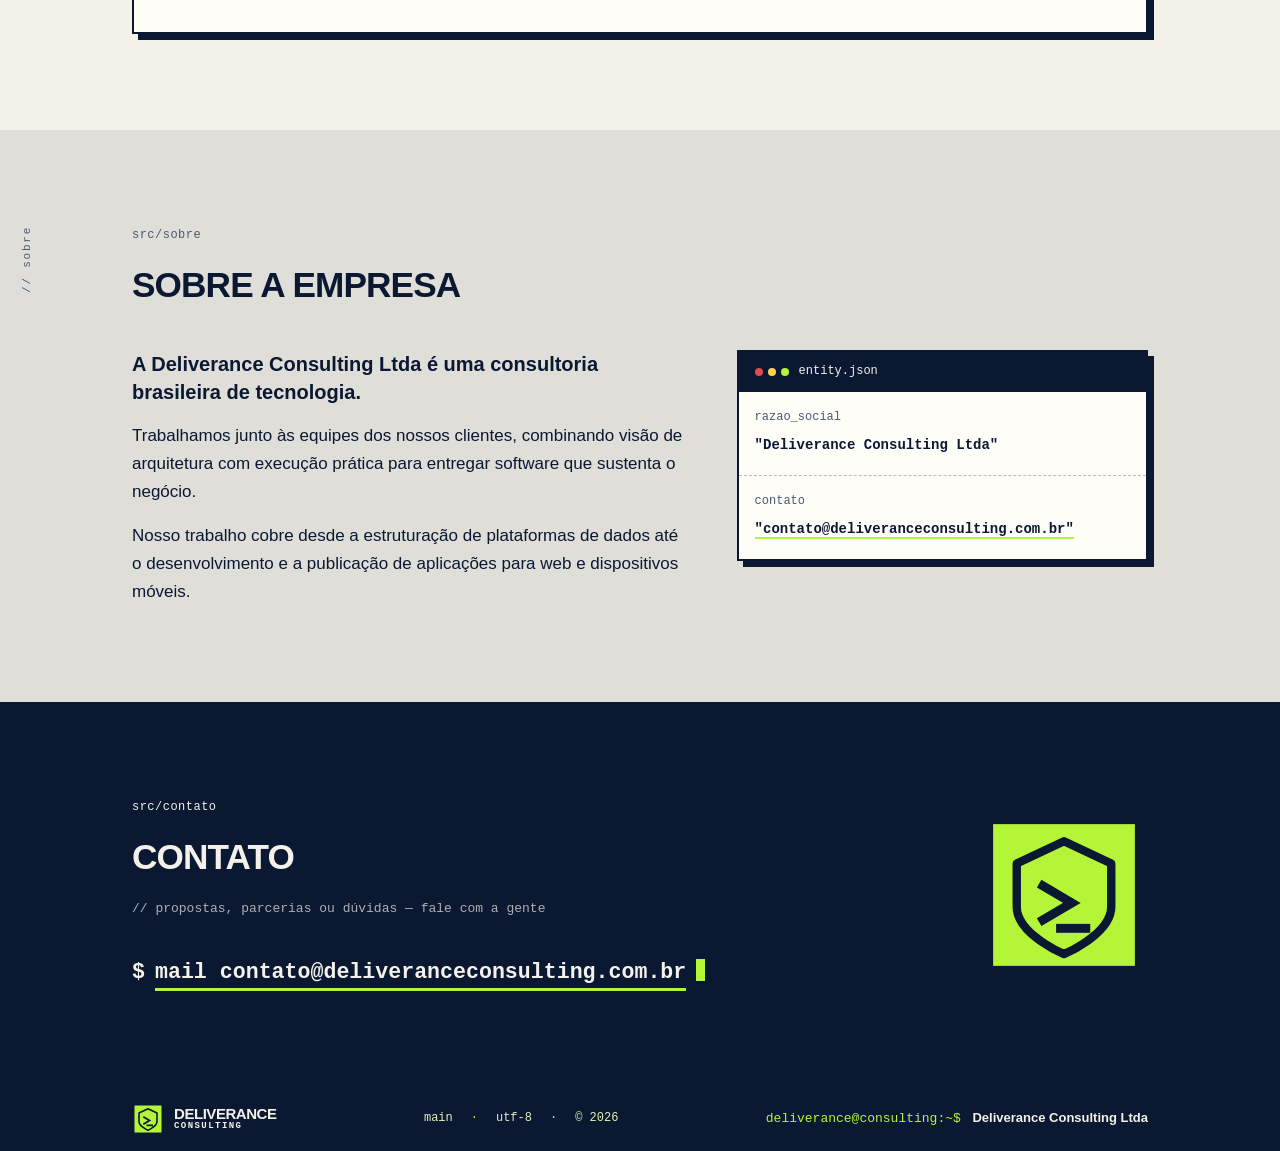
==== commit 92655d55: "Adiciona versão em inglês e a página do Josué. Home PT/EN com seletor de idioma, retrato ilustrado e" ====
--- a/index.html
+++ b/index.html
@@ -9,6 +9,8 @@
       content="Deliverance Consulting Ltda — consultoria em tecnologia, engenharia de dados e desenvolvimento de software."
     />
     <link rel="stylesheet" href="styles.css" />
+    <link rel="alternate" hreflang="pt-BR" href="https://deliveranceconsulting.com.br/" />
+    <link rel="alternate" hreflang="en" href="https://deliveranceconsulting.com.br/en/" />
     <link rel="icon" type="image/svg+xml" href="assets/logo-shield.svg" />
     <link rel="apple-touch-icon" href="assets/apple-touch-icon.png" />
     <meta name="theme-color" content="#0a1832" />
@@ -58,9 +60,14 @@
         </p>
         <nav class="nav" aria-label="Navegação principal">
           <a href="#servicos">servicos_</a>
-          <a href="#sobre">sobre_</a>
+          <a href="#sobre">empresa_</a>
+          <a class="nav-keep" href="sobre.html">josue_</a>
           <a href="#contato" class="nav-cta">contato <span aria-hidden="true">→</span></a>
         </nav>
+        <p class="lang" aria-label="Idioma">
+          <a href="/" aria-current="page">pt</a>
+          <a href="/en/">en</a>
+        </p>
       </div>
     </header>
 
--- a/styles.css
+++ b/styles.css
@@ -136,9 +136,9 @@
 
 .titlebar-inner {
   display: grid;
-  grid-template-columns: auto 1fr auto;
+  grid-template-columns: auto 1fr auto auto;
   align-items: center;
-  gap: 20px;
+  gap: 16px;
   min-height: 72px;
 }
 
@@ -240,6 +240,29 @@
   background: var(--yellow);
   transform: translate(2px, 2px);
   box-shadow: 1px 1px 0 var(--ink);
+}
+
+.lang {
+  display: flex;
+  margin: 0;
+  border: var(--border) solid var(--ink);
+  font-family: var(--mono);
+  font-size: 12px;
+  font-weight: 700;
+}
+
+.lang a {
+  padding: 6px 10px;
+  color: var(--ink);
+  text-decoration: none;
+}
+
+.lang a[aria-current="page"] {
+  background: var(--lime);
+}
+
+.lang a:hover {
+  background: var(--yellow);
 }
 
 /* Hero — uma calha, sem imagem ao lado */
@@ -709,14 +732,83 @@
   font-weight: 500;
 }
 
+/* Página Josué */
+
+.bio {
+  padding: 72px 0 96px;
+}
+
+.bio-grid {
+  display: grid;
+  grid-template-columns: minmax(220px, 320px) minmax(0, 1fr);
+  gap: 48px;
+  align-items: start;
+}
+
+.portrait-win {
+  margin: 0;
+  background: var(--card);
+  border: var(--border) solid var(--ink);
+  box-shadow: var(--shadow);
+}
+
+.portrait-win img {
+  display: block;
+  width: 100%;
+  height: auto;
+}
+
+.bio-kicker {
+  margin: 0 0 12px;
+  font-family: var(--mono);
+  font-size: 13px;
+  color: var(--ink-soft);
+}
+
+.bio h1 {
+  margin: 0 0 18px;
+  font-size: clamp(2rem, 4.5vw, 3.2rem);
+  font-weight: 900;
+  letter-spacing: -0.03em;
+  text-transform: uppercase;
+  line-height: 1.05;
+}
+
+.bio-lead {
+  margin: 0 0 20px;
+  font-size: 1.15rem;
+  font-weight: 700;
+  line-height: 1.4;
+}
+
+.bio-copy p {
+  margin: 0 0 14px;
+  font-weight: 500;
+}
+
+.bio-links {
+  display: flex;
+  flex-wrap: wrap;
+  gap: 10px;
+  margin-top: 28px;
+}
+
+.cv {
+  padding: 0 0 96px;
+}
+
 /* Responsivo */
 
 @media (max-width: 900px) {
-  .titlebar-inner,
+  .titlebar-inner {
+    grid-template-columns: auto 1fr auto;
+  }
+
   .statusbar-inner,
   .hero-foot,
   .about,
-  .contact-grid {
+  .contact-grid,
+  .bio-grid {
     grid-template-columns: 1fr;
   }
 
@@ -746,7 +838,7 @@
     font-size: 13px;
   }
 
-  .nav a:not(.nav-cta) {
+  .nav a:not(.nav-cta):not(.nav-keep) {
     display: none;
   }
 
